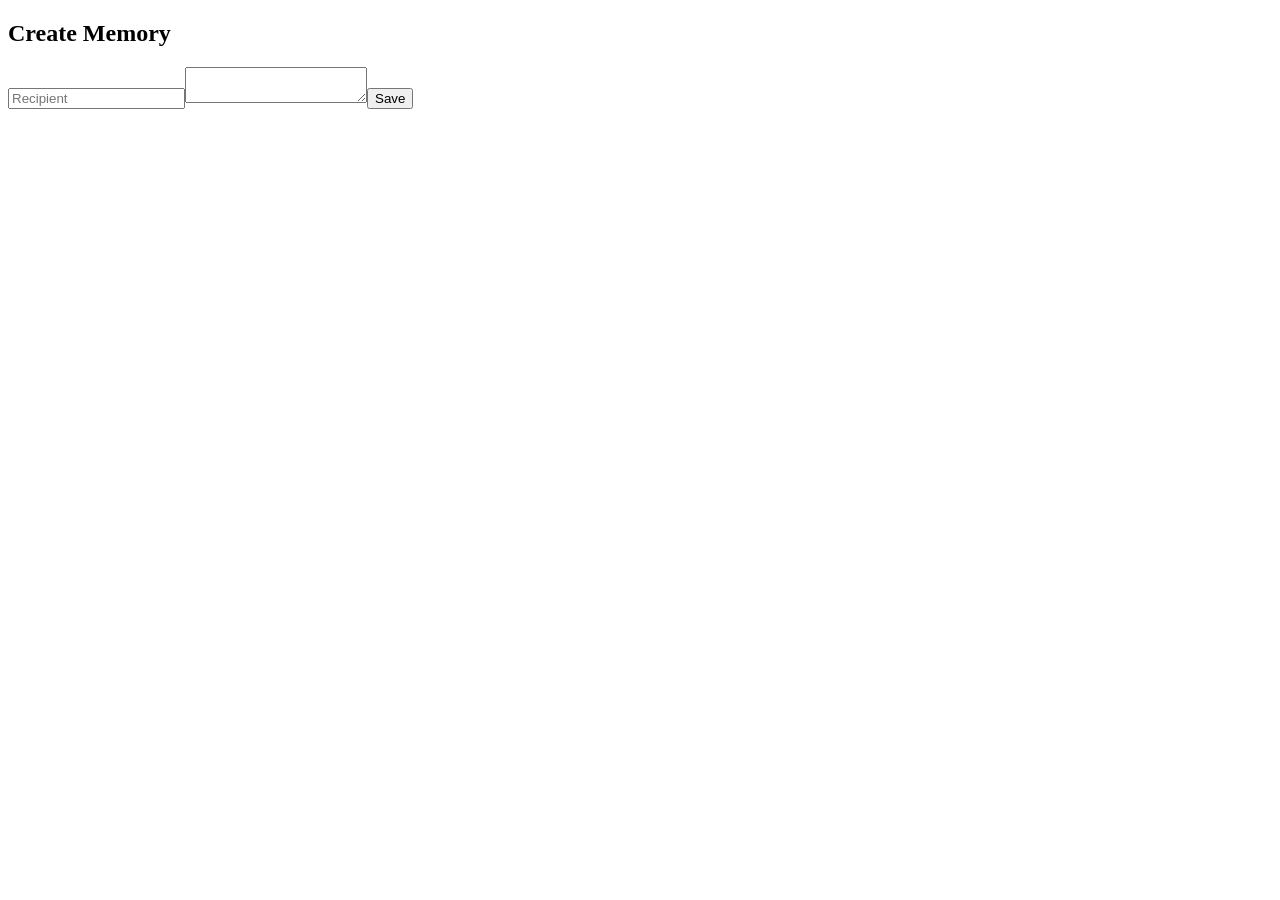
==== create.html @ 8e403dc5 "some more changes" ====
<!DOCTYPE html><html><head><title>Create</title><link rel='stylesheet' href='css/style.css'></head><body><h2>Create Memory</h2><input id='recipient' placeholder='Recipient'><textarea id='message'></textarea><button onclick='saveMemory()'>Save</button><script src='js/create.js'></script></body></html>
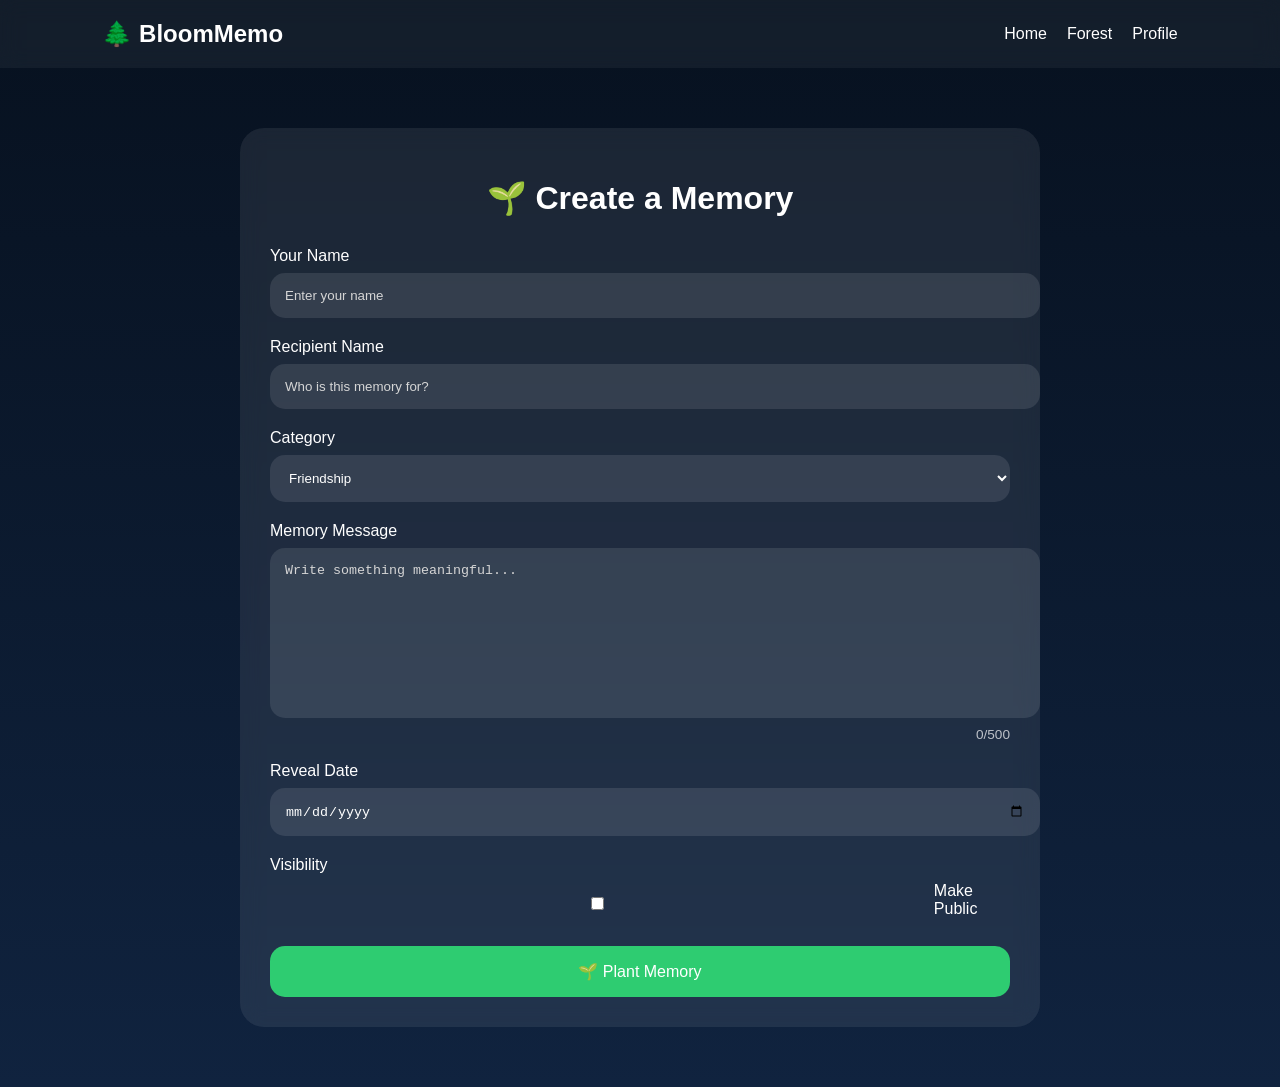
==== commit fdb2538f: "Update create.html" ====
--- a/create.html
+++ b/create.html
@@ -1 +1,352 @@
-<!DOCTYPE html><html><head><title>Create</title><link rel='stylesheet' href='css/style.css'></head><body><h2>Create Memory</h2><input id='recipient' placeholder='Recipient'><textarea id='message'></textarea><button onclick='saveMemory()'>Save</button><script src='js/create.js'></script></body></html>+<!DOCTYPE html>
+
+<html lang="en">
+
+<head>
+
+<meta charset="UTF-8">
+<meta name="viewport" content="width=device-width, initial-scale=1.0">
+
+<title>Create Memory | BloomMemo</title>
+
+<link rel="stylesheet" href="css/style.css">
+
+<style>
+
+body{
+background:linear-gradient(180deg,#07111f,#10233f);
+font-family:'Poppins',sans-serif;
+margin:0;
+color:white;
+}
+
+.navbar{
+display:flex;
+justify-content:space-between;
+align-items:center;
+padding:20px 8%;
+background:rgba(255,255,255,.05);
+backdrop-filter:blur(10px);
+}
+
+.logo{
+font-size:1.5rem;
+font-weight:700;
+}
+
+.nav-links{
+display:flex;
+gap:20px;
+}
+
+.nav-links a{
+color:white;
+text-decoration:none;
+}
+
+.container{
+max-width:800px;
+margin:40px auto;
+padding:20px;
+}
+
+.card{
+background:rgba(255,255,255,.08);
+padding:30px;
+border-radius:24px;
+backdrop-filter:blur(10px);
+}
+
+h1{
+text-align:center;
+margin-bottom:30px;
+}
+
+.form-group{
+margin-bottom:20px;
+}
+
+label{
+display:block;
+margin-bottom:8px;
+font-weight:500;
+}
+
+input,
+select,
+textarea{
+
+width:100%;
+padding:15px;
+
+border:none;
+border-radius:15px;
+
+background:rgba(255,255,255,.1);
+color:white;
+}
+
+textarea{
+height:140px;
+resize:none;
+}
+
+textarea::placeholder,
+input::placeholder{
+color:#d6d6d6;
+}
+
+.counter{
+text-align:right;
+font-size:.85rem;
+opacity:.7;
+margin-top:5px;
+}
+
+.toggle{
+display:flex;
+gap:10px;
+align-items:center;
+}
+
+.btn{
+width:100%;
+padding:16px;
+border:none;
+border-radius:15px;
+background:#2ecc71;
+color:white;
+font-size:1rem;
+cursor:pointer;
+transition:.3s;
+}
+
+.btn:hover{
+transform:translateY(-3px);
+}
+
+.success{
+display:none;
+margin-top:20px;
+padding:15px;
+background:#1f7a45;
+border-radius:12px;
+}
+
+@media(max-width:768px){
+
+.navbar{
+flex-direction:column;
+gap:15px;
+}
+
+.nav-links{
+flex-wrap:wrap;
+justify-content:center;
+}
+
+}
+
+</style>
+
+</head>
+
+<body>
+
+<nav class="navbar">
+
+<div class="logo">
+🌲 BloomMemo
+</div>
+
+<div class="nav-links">
+<a href="index.html">Home</a>
+<a href="forest.html">Forest</a>
+<a href="profile.html">Profile</a>
+</div>
+
+</nav>
+
+<div class="container">
+
+<div class="card">
+
+<h1>🌱 Create a Memory</h1>
+
+<form id="memoryForm">
+
+<div class="form-group">
+
+<label>Your Name</label>
+
+<input
+type="text"
+id="sender"
+placeholder="Enter your name"
+required>
+
+</div>
+
+<div class="form-group">
+
+<label>Recipient Name</label>
+
+<input
+type="text"
+id="recipient"
+placeholder="Who is this memory for?"
+required>
+
+</div>
+
+<div class="form-group">
+
+<label>Category</label>
+
+<select id="category">
+
+<option>Friendship</option>
+<option>Love</option>
+<option>Family</option>
+<option>Achievement</option>
+<option>Birthday</option>
+<option>Memorial</option>
+
+</select>
+
+</div>
+
+<div class="form-group">
+
+<label>Memory Message</label>
+
+<textarea
+id="message"
+maxlength="500"
+placeholder="Write something meaningful..."></textarea>
+
+<div class="counter">
+<span id="charCount">0</span>/500
+</div>
+
+</div>
+
+<div class="form-group">
+
+<label>Reveal Date</label>
+
+<input
+type="date"
+id="revealDate">
+
+</div>
+
+<div class="form-group">
+
+<label>Visibility</label>
+
+<div class="toggle">
+
+<input
+type="checkbox"
+id="publicMemory">
+
+<label for="publicMemory">
+Make Public
+</label>
+
+</div>
+
+</div>
+
+<button
+type="submit"
+class="btn">
+
+🌱 Plant Memory
+
+</button>
+
+</form>
+
+<div
+id="success"
+class="success">
+
+Memory created successfully.
+
+</div>
+
+</div>
+
+</div>
+
+<script>
+
+const message =
+document.getElementById("message");
+
+const charCount =
+document.getElementById("charCount");
+
+message.addEventListener(
+"input",
+()=>{
+charCount.textContent =
+message.value.length;
+}
+);
+
+document
+.getElementById("memoryForm")
+.addEventListener(
+"submit",
+function(e){
+
+e.preventDefault();
+
+const memory={
+
+sender:
+document.getElementById("sender").value,
+
+recipient:
+document.getElementById("recipient").value,
+
+category:
+document.getElementById("category").value,
+
+message:
+document.getElementById("message").value,
+
+revealDate:
+document.getElementById("revealDate").value,
+
+public:
+document.getElementById("publicMemory").checked,
+
+createdAt:
+new Date().toISOString()
+
+};
+
+localStorage.setItem(
+"memory_"+Date.now(),
+JSON.stringify(memory)
+);
+
+document.getElementById(
+"success"
+).style.display="block";
+
+this.reset();
+
+charCount.textContent="0";
+
+});
+
+</script>
+
+</body>
+
+</html>
